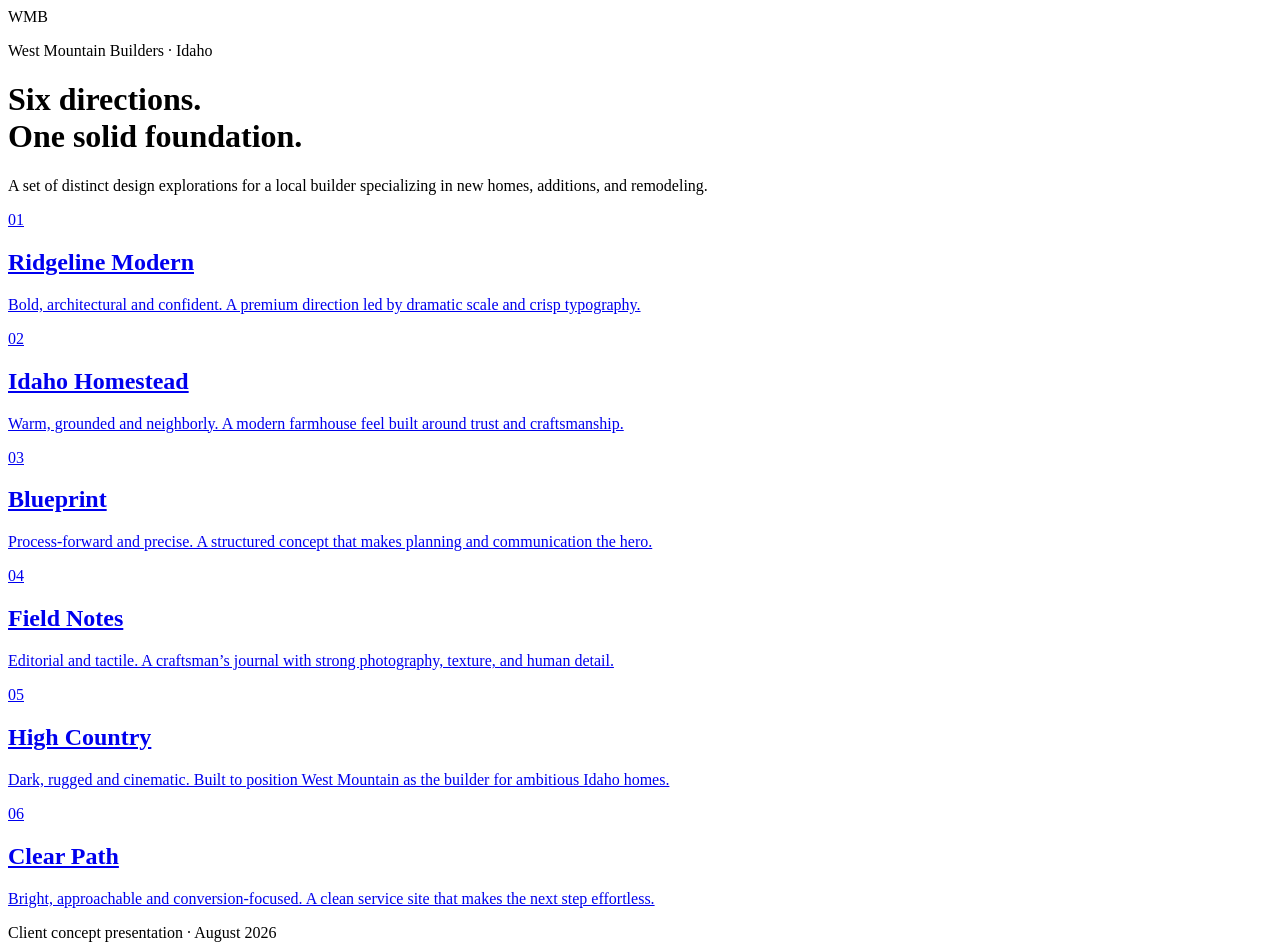
==== index.html @ 93008df9 "Add West Mountain Builders website concepts" ====
<!doctype html><html><head><meta charset="utf-8"><meta name="viewport" content="width=device-width,initial-scale=1"><title>West Mountain Builders — Website Concepts</title><link rel="stylesheet" href="styles.css"></head><body class="selector">
<header class="select-head"><div class="mark">WMB</div><div><p>West Mountain Builders · Idaho</p><h1>Six directions.<br>One solid foundation.</h1><p class="intro">A set of distinct design explorations for a local builder specializing in new homes, additions, and remodeling.</p></div></header>
<main class="concept-grid">
<a class="concept-card c1" href="concepts/01-ridgeline.html"><span>01</span><div><h2>Ridgeline Modern</h2><p>Bold, architectural and confident. A premium direction led by dramatic scale and crisp typography.</p></div></a>
<a class="concept-card c2" href="concepts/02-homestead.html"><span>02</span><div><h2>Idaho Homestead</h2><p>Warm, grounded and neighborly. A modern farmhouse feel built around trust and craftsmanship.</p></div></a>
<a class="concept-card c3" href="concepts/03-blueprint.html"><span>03</span><div><h2>Blueprint</h2><p>Process-forward and precise. A structured concept that makes planning and communication the hero.</p></div></a>
<a class="concept-card c4" href="concepts/04-field-notes.html"><span>04</span><div><h2>Field Notes</h2><p>Editorial and tactile. A craftsman’s journal with strong photography, texture, and human detail.</p></div></a>
<a class="concept-card c5" href="concepts/05-high-country.html"><span>05</span><div><h2>High Country</h2><p>Dark, rugged and cinematic. Built to position West Mountain as the builder for ambitious Idaho homes.</p></div></a>
<a class="concept-card c6" href="concepts/06-clear-path.html"><span>06</span><div><h2>Clear Path</h2><p>Bright, approachable and conversion-focused. A clean service site that makes the next step effortless.</p></div></a>
</main><footer>Client concept presentation · August 2026</footer></body></html>
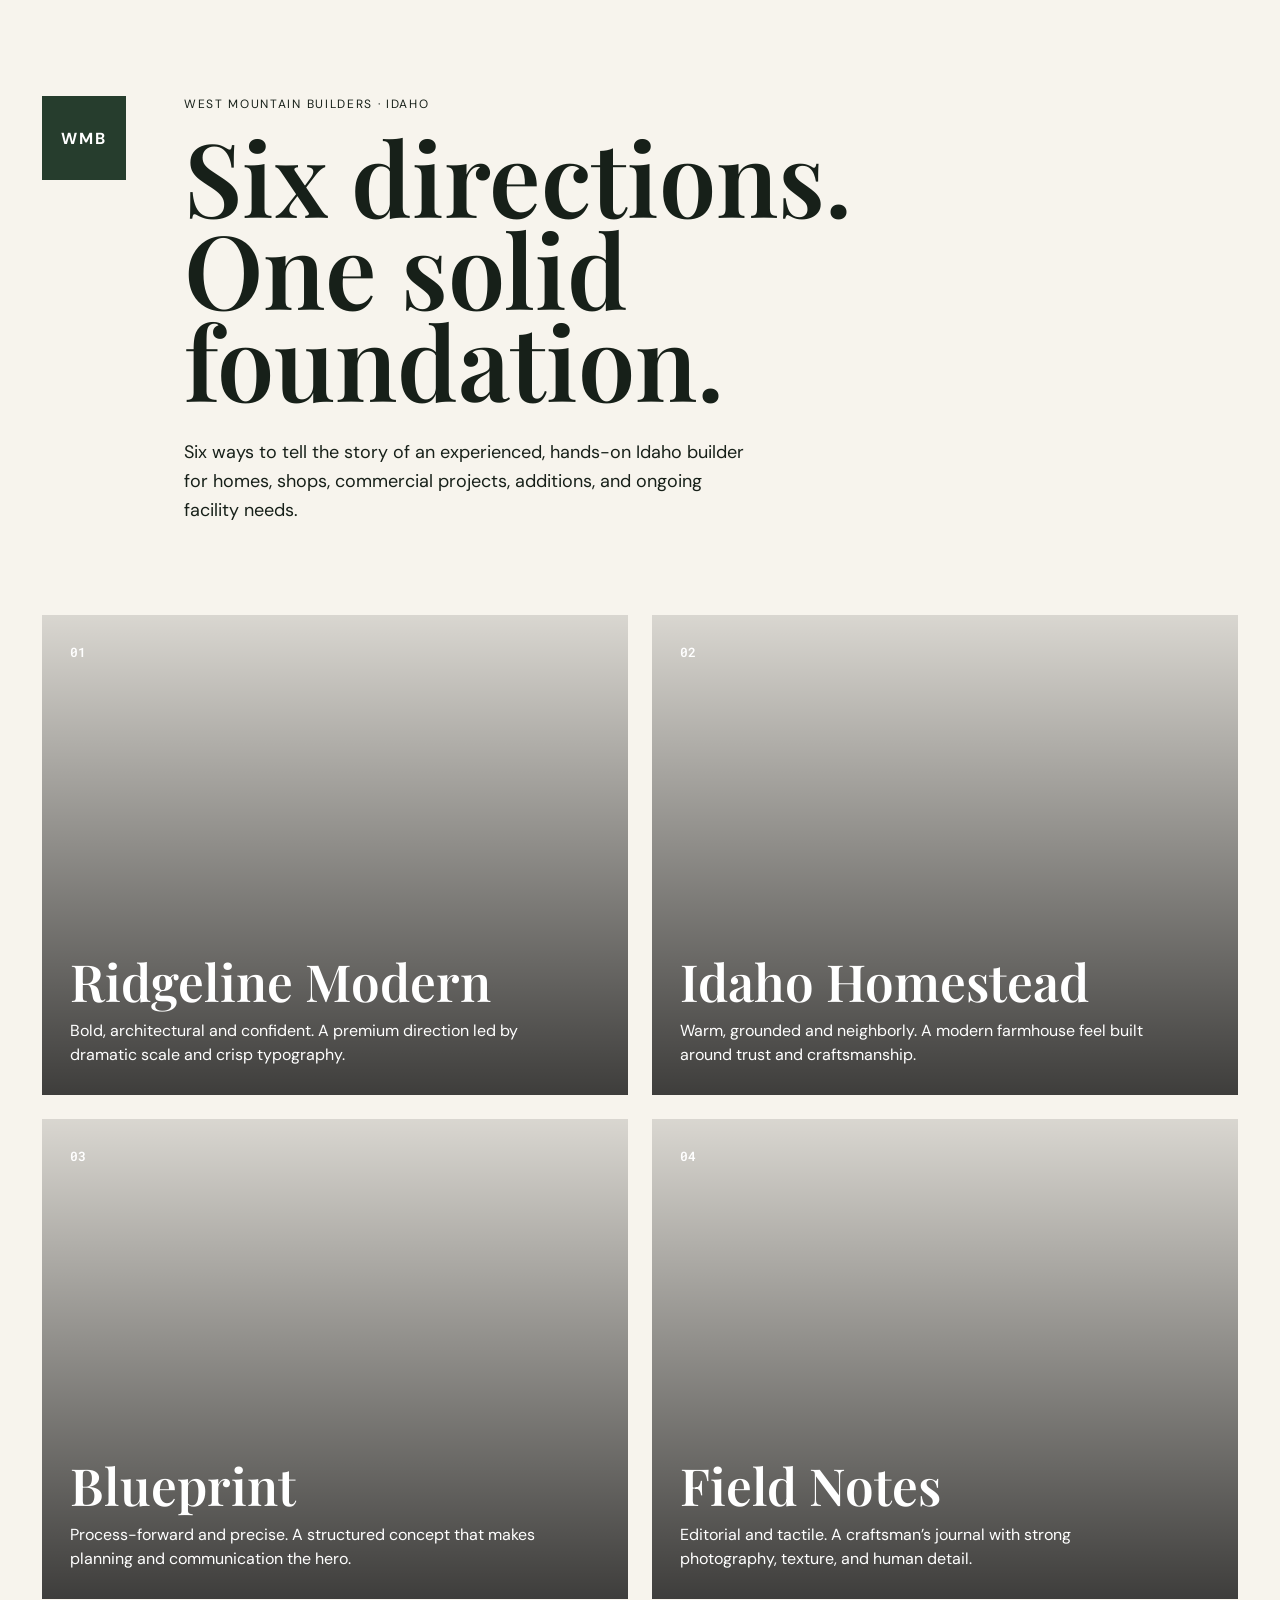
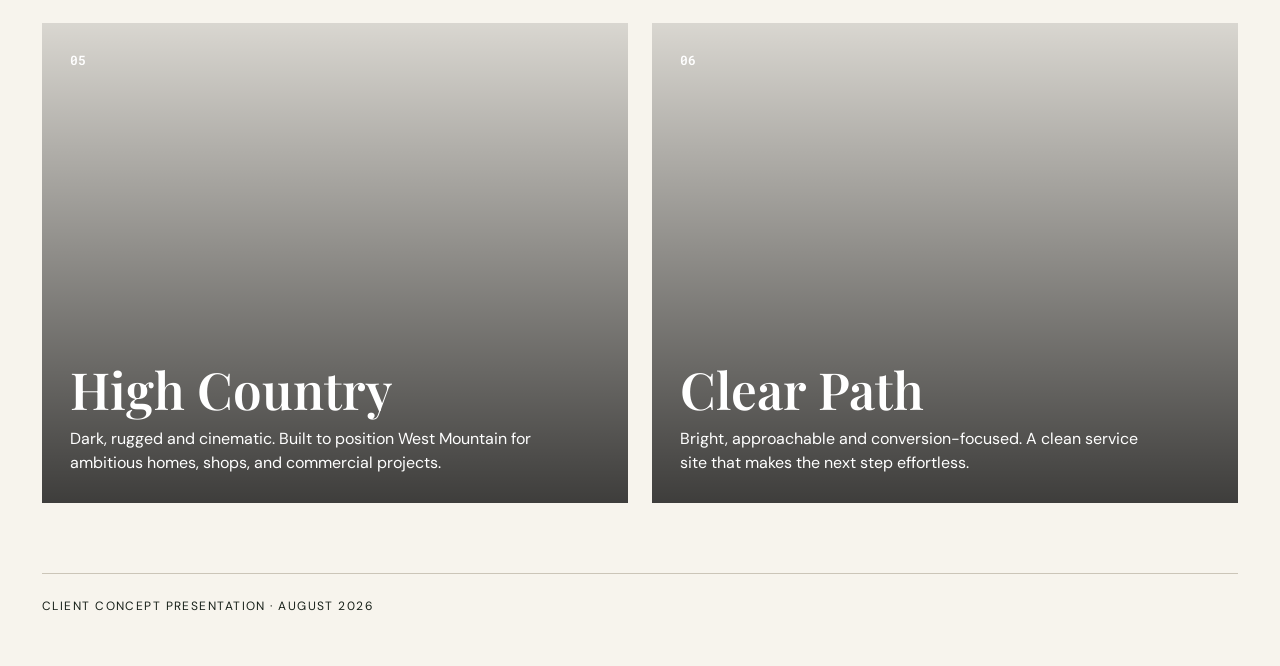
==== commit 7f7aaee9: "Incorporate Jeremy's history and broader construction services" ====
--- a/index.html
+++ b/index.html
@@ -1,10 +1,10 @@
 <!doctype html><html><head><meta charset="utf-8"><meta name="viewport" content="width=device-width,initial-scale=1"><title>West Mountain Builders — Website Concepts</title><link rel="stylesheet" href="styles.css"></head><body class="selector">
-<header class="select-head"><div class="mark">WMB</div><div><p>West Mountain Builders · Idaho</p><h1>Six directions.<br>One solid foundation.</h1><p class="intro">A set of distinct design explorations for a local builder specializing in new homes, additions, and remodeling.</p></div></header>
+<header class="select-head"><div class="mark">WMB</div><div><p>West Mountain Builders · Idaho</p><h1>Six directions.<br>One solid foundation.</h1><p class="intro">Six ways to tell the story of an experienced, hands-on Idaho builder for homes, shops, commercial projects, additions, and ongoing facility needs.</p></div></header>
 <main class="concept-grid">
 <a class="concept-card c1" href="concepts/01-ridgeline.html"><span>01</span><div><h2>Ridgeline Modern</h2><p>Bold, architectural and confident. A premium direction led by dramatic scale and crisp typography.</p></div></a>
 <a class="concept-card c2" href="concepts/02-homestead.html"><span>02</span><div><h2>Idaho Homestead</h2><p>Warm, grounded and neighborly. A modern farmhouse feel built around trust and craftsmanship.</p></div></a>
 <a class="concept-card c3" href="concepts/03-blueprint.html"><span>03</span><div><h2>Blueprint</h2><p>Process-forward and precise. A structured concept that makes planning and communication the hero.</p></div></a>
 <a class="concept-card c4" href="concepts/04-field-notes.html"><span>04</span><div><h2>Field Notes</h2><p>Editorial and tactile. A craftsman’s journal with strong photography, texture, and human detail.</p></div></a>
-<a class="concept-card c5" href="concepts/05-high-country.html"><span>05</span><div><h2>High Country</h2><p>Dark, rugged and cinematic. Built to position West Mountain as the builder for ambitious Idaho homes.</p></div></a>
+<a class="concept-card c5" href="concepts/05-high-country.html"><span>05</span><div><h2>High Country</h2><p>Dark, rugged and cinematic. Built to position West Mountain for ambitious homes, shops, and commercial projects.</p></div></a>
 <a class="concept-card c6" href="concepts/06-clear-path.html"><span>06</span><div><h2>Clear Path</h2><p>Bright, approachable and conversion-focused. A clean service site that makes the next step effortless.</p></div></a>
 </main><footer>Client concept presentation · August 2026</footer></body></html>
--- a/styles.css
+++ b/styles.css
@@ -0,0 +1,3 @@
+@import url('https://fonts.googleapis.com/css2?family=DM+Sans:wght@400;500;600;700&family=Manrope:wght@400;600;800&family=Playfair+Display:wght@500;600&family=Roboto+Mono:wght@400;600&display=swap');
+:root{--ink:#172019;--cream:#f4f0e7;--orange:#d66a35;--green:#263d2d;--blue:#263f55}*{box-sizing:border-box}html{scroll-behavior:smooth}body{margin:0;font-family:DM Sans,Arial,sans-serif;color:var(--ink);background:#f7f4ed}a{color:inherit;text-decoration:none}img{width:100%;display:block;object-fit:cover}.selector{padding:42px}.select-head{max-width:1280px;margin:auto;display:grid;grid-template-columns:100px 1fr;gap:42px;padding:6vh 0 8vh}.mark{width:84px;height:84px;background:var(--green);color:white;display:grid;place-items:center;font-weight:700;letter-spacing:.12em}.select-head p{margin:0 0 18px;text-transform:uppercase;letter-spacing:.14em;font-size:12px}.select-head h1{font:600 clamp(48px,8vw,112px)/.9 Playfair Display,serif;margin:0;max-width:900px}.select-head .intro{font:400 18px/1.6 DM Sans;max-width:560px;text-transform:none;letter-spacing:0;margin-top:32px}.concept-grid{max-width:1280px;margin:auto;display:grid;grid-template-columns:repeat(2,1fr);gap:24px}.concept-card{min-height:480px;padding:28px;color:white;display:flex;flex-direction:column;justify-content:space-between;position:relative;overflow:hidden;background-size:cover;background-position:center}.concept-card:before{content:"";position:absolute;inset:0;background:linear-gradient(180deg,rgba(0,0,0,.12),rgba(0,0,0,.75))}.concept-card>*{position:relative}.concept-card span{font:600 13px Roboto Mono}.concept-card h2{font:600 clamp(32px,4vw,54px)/1 Playfair Display;margin:0 0 12px}.concept-card p{max-width:480px;line-height:1.5;margin:0}.c1{background-image:url('https://images.unsplash.com/photo-1600047509807-ba8f99d2cdde?auto=format&fit=crop&w=1600&q=85')}.c2{background-image:url('https://images.unsplash.com/photo-1600566753190-17f0baa2a6c3?auto=format&fit=crop&w=1600&q=85')}.c3{background-image:url('https://images.unsplash.com/photo-1503387762-592deb58ef4e?auto=format&fit=crop&w=1600&q=85')}.c4{background-image:url('https://images.unsplash.com/photo-1449158743715-0a90ebb6d2d8?auto=format&fit=crop&w=1600&q=85')}.c5{background-image:url('https://images.unsplash.com/photo-1510798831971-661eb04b3739?auto=format&fit=crop&w=1600&q=85')}.c6{background-image:url('https://images.unsplash.com/photo-1484154218962-a197022b5858?auto=format&fit=crop&w=1600&q=85')}footer{max-width:1280px;margin:70px auto 10px;border-top:1px solid #cbc5b8;padding-top:24px;font-size:12px;letter-spacing:.12em;text-transform:uppercase}
+@media(max-width:760px){.selector{padding:20px}.select-head{grid-template-columns:1fr;gap:28px;padding:20px 0 50px}.mark{width:64px;height:64px}.concept-grid{grid-template-columns:1fr}.concept-card{min-height:430px}}
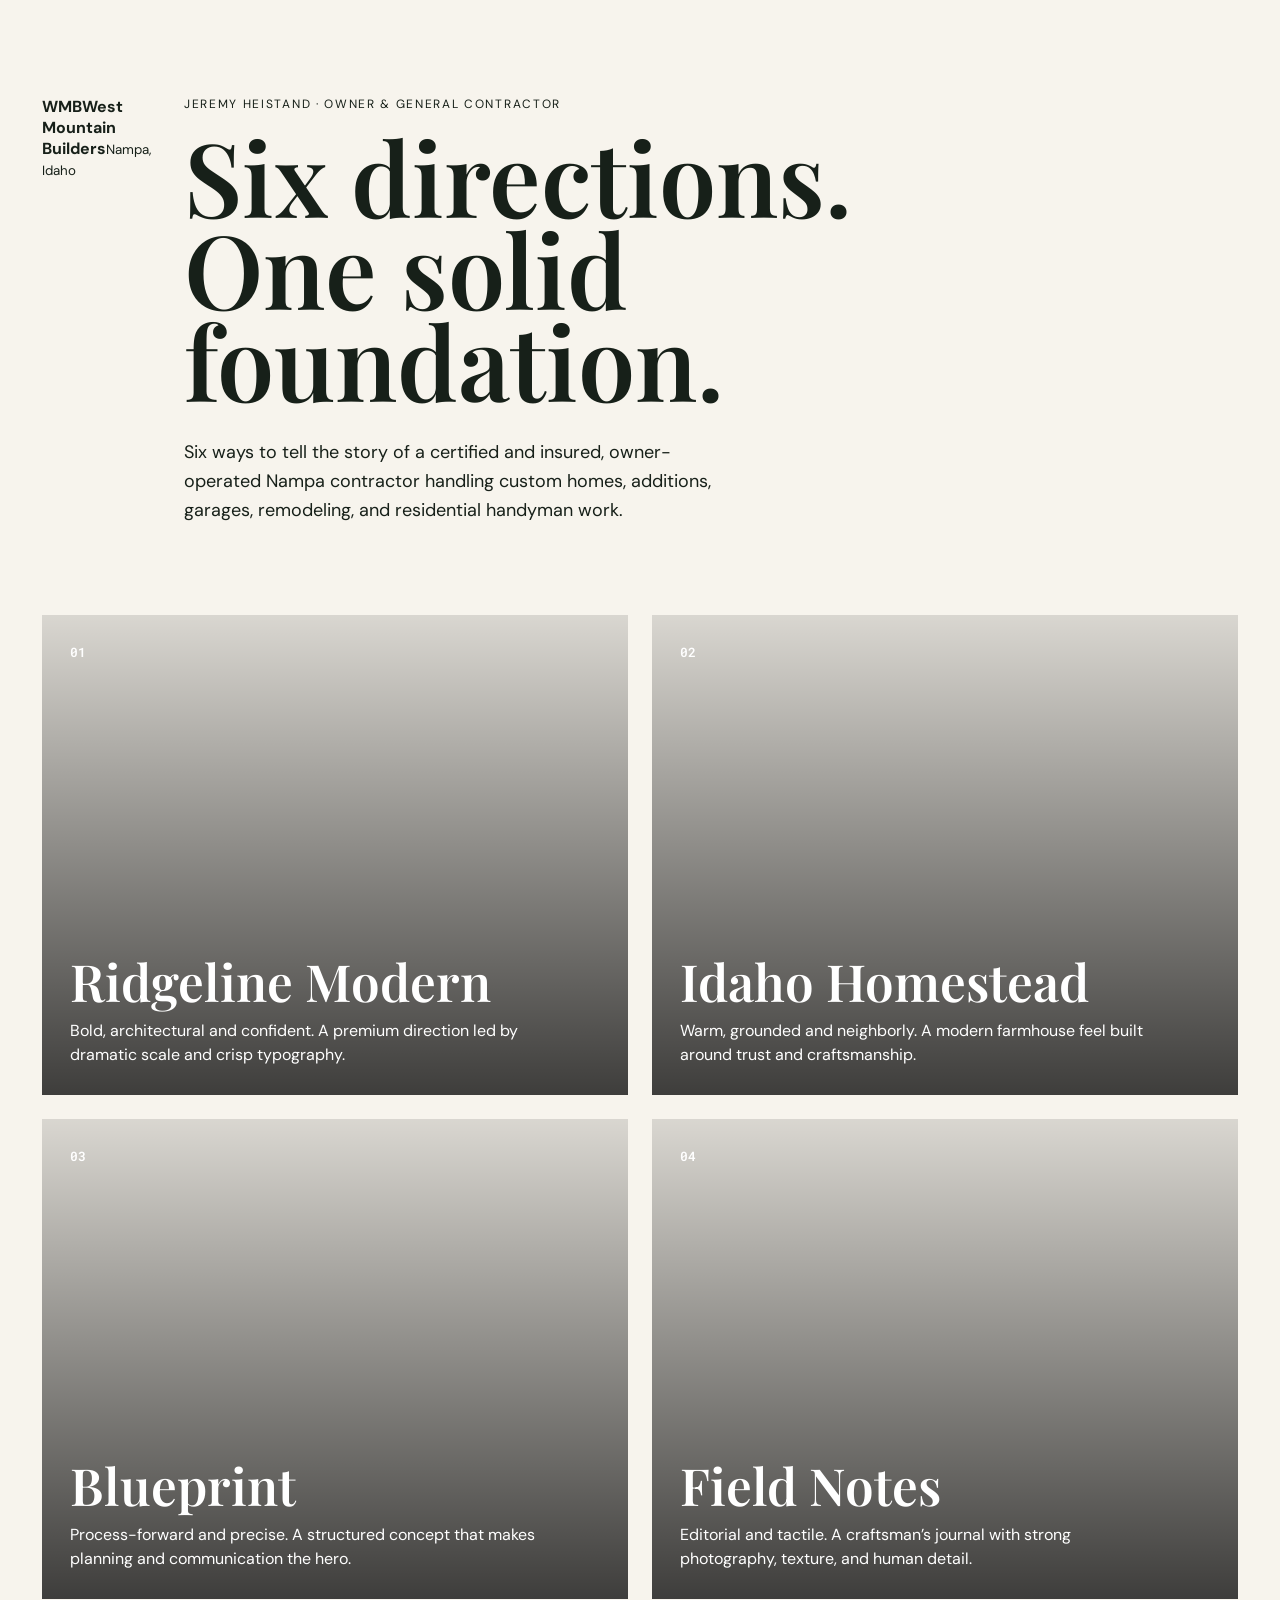
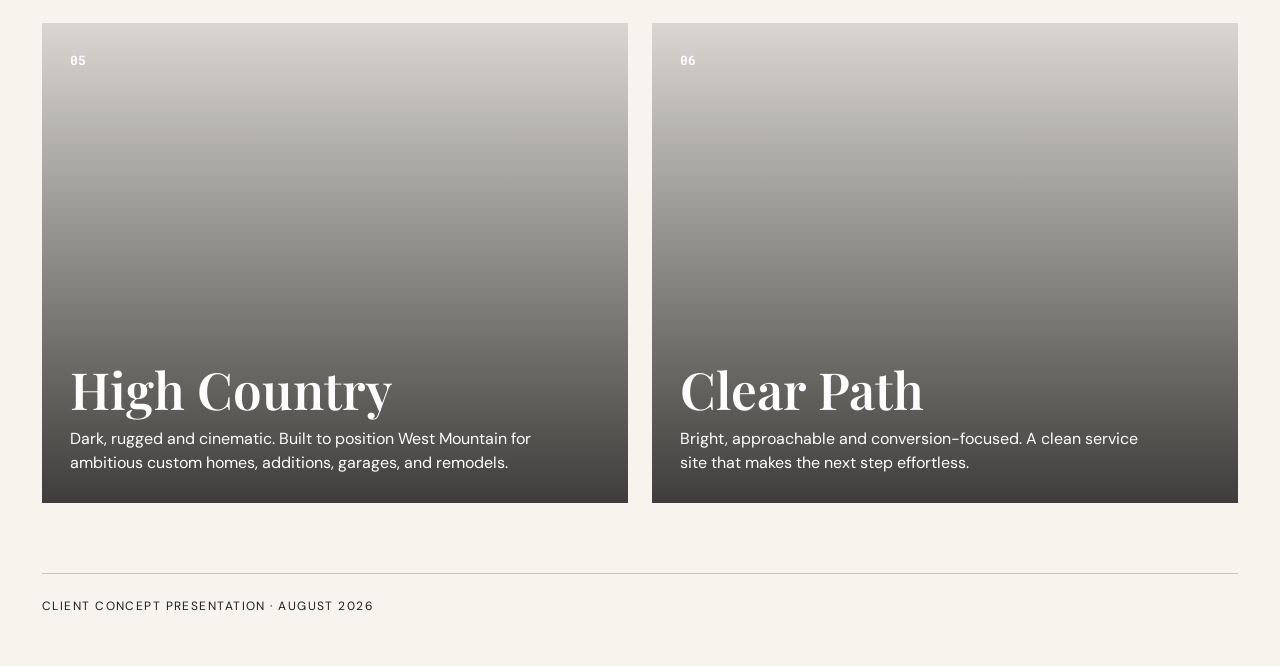
==== commit 5e5170a2: "Add West Mountain Builders identity and business-specific details" ====
--- a/index.html
+++ b/index.html
@@ -1,10 +1,10 @@
 <!doctype html><html><head><meta charset="utf-8"><meta name="viewport" content="width=device-width,initial-scale=1"><title>West Mountain Builders — Website Concepts</title><link rel="stylesheet" href="styles.css"></head><body class="selector">
-<header class="select-head"><div class="mark">WMB</div><div><p>West Mountain Builders · Idaho</p><h1>Six directions.<br>One solid foundation.</h1><p class="intro">Six ways to tell the story of an experienced, hands-on Idaho builder for homes, shops, commercial projects, additions, and ongoing facility needs.</p></div></header>
+<header class="select-head"><div class="brand-lockup brand-lockup--large"><span class="brand-mark"><i></i><b>WMB</b></span><span class="brand-words"><strong>West Mountain<br>Builders</strong><small>Nampa, Idaho</small></span></div><div><p>Jeremy Heistand · Owner &amp; General Contractor</p><h1>Six directions.<br>One solid foundation.</h1><p class="intro">Six ways to tell the story of a certified and insured, owner-operated Nampa contractor handling custom homes, additions, garages, remodeling, and residential handyman work.</p></div></header>
 <main class="concept-grid">
 <a class="concept-card c1" href="concepts/01-ridgeline.html"><span>01</span><div><h2>Ridgeline Modern</h2><p>Bold, architectural and confident. A premium direction led by dramatic scale and crisp typography.</p></div></a>
 <a class="concept-card c2" href="concepts/02-homestead.html"><span>02</span><div><h2>Idaho Homestead</h2><p>Warm, grounded and neighborly. A modern farmhouse feel built around trust and craftsmanship.</p></div></a>
 <a class="concept-card c3" href="concepts/03-blueprint.html"><span>03</span><div><h2>Blueprint</h2><p>Process-forward and precise. A structured concept that makes planning and communication the hero.</p></div></a>
 <a class="concept-card c4" href="concepts/04-field-notes.html"><span>04</span><div><h2>Field Notes</h2><p>Editorial and tactile. A craftsman’s journal with strong photography, texture, and human detail.</p></div></a>
-<a class="concept-card c5" href="concepts/05-high-country.html"><span>05</span><div><h2>High Country</h2><p>Dark, rugged and cinematic. Built to position West Mountain for ambitious homes, shops, and commercial projects.</p></div></a>
+<a class="concept-card c5" href="concepts/05-high-country.html"><span>05</span><div><h2>High Country</h2><p>Dark, rugged and cinematic. Built to position West Mountain for ambitious custom homes, additions, garages, and remodels.</p></div></a>
 <a class="concept-card c6" href="concepts/06-clear-path.html"><span>06</span><div><h2>Clear Path</h2><p>Bright, approachable and conversion-focused. A clean service site that makes the next step effortless.</p></div></a>
 </main><footer>Client concept presentation · August 2026</footer></body></html>
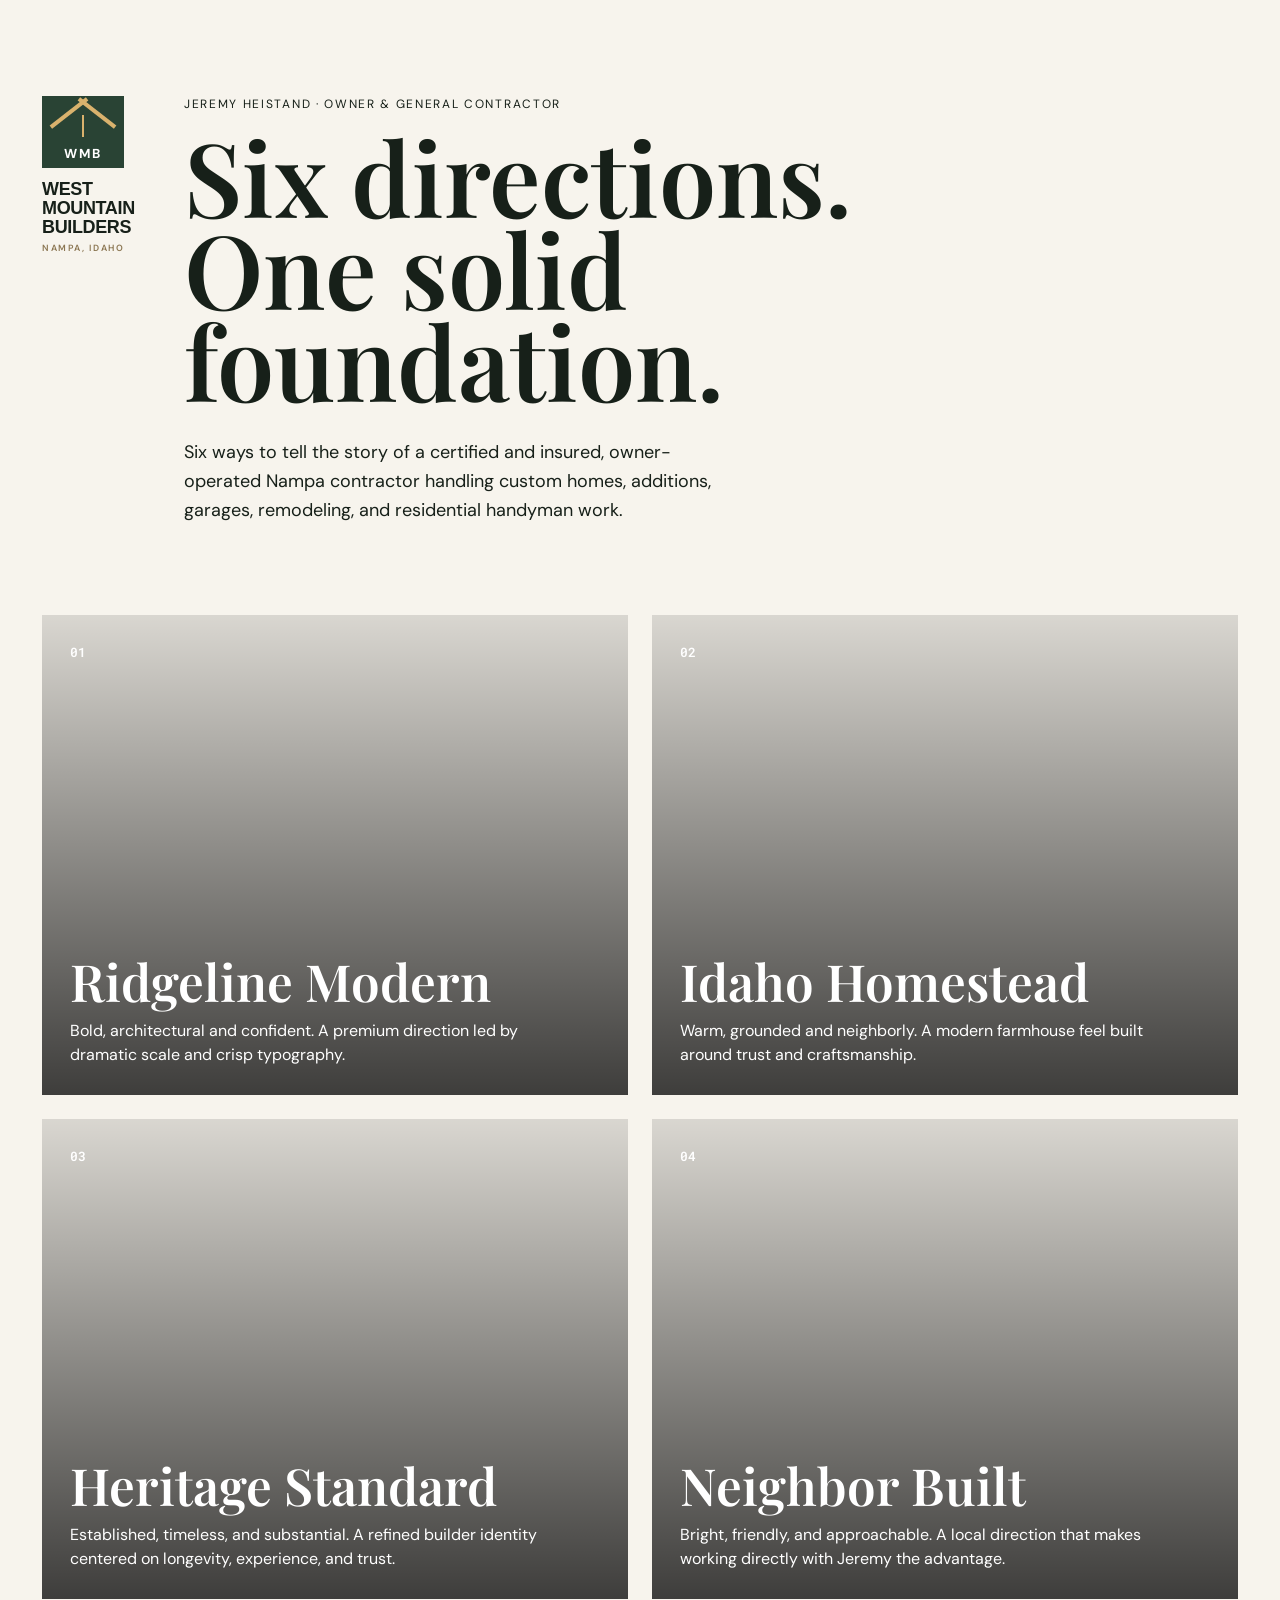
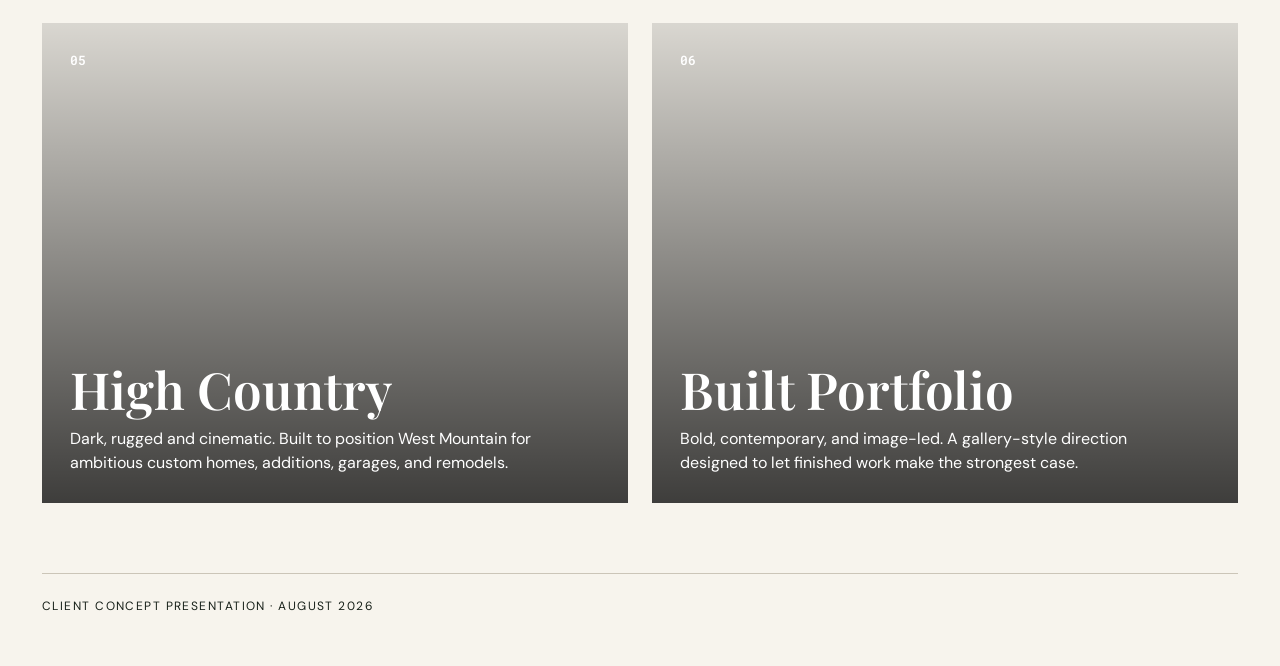
==== commit ed14f61c: "Replace three West Mountain Builders design concepts" ====
--- a/index.html
+++ b/index.html
@@ -3,8 +3,8 @@
 <main class="concept-grid">
 <a class="concept-card c1" href="concepts/01-ridgeline.html"><span>01</span><div><h2>Ridgeline Modern</h2><p>Bold, architectural and confident. A premium direction led by dramatic scale and crisp typography.</p></div></a>
 <a class="concept-card c2" href="concepts/02-homestead.html"><span>02</span><div><h2>Idaho Homestead</h2><p>Warm, grounded and neighborly. A modern farmhouse feel built around trust and craftsmanship.</p></div></a>
-<a class="concept-card c3" href="concepts/03-blueprint.html"><span>03</span><div><h2>Blueprint</h2><p>Process-forward and precise. A structured concept that makes planning and communication the hero.</p></div></a>
-<a class="concept-card c4" href="concepts/04-field-notes.html"><span>04</span><div><h2>Field Notes</h2><p>Editorial and tactile. A craftsman’s journal with strong photography, texture, and human detail.</p></div></a>
+<a class="concept-card c3" href="concepts/03-blueprint.html"><span>03</span><div><h2>Heritage Standard</h2><p>Established, timeless, and substantial. A refined builder identity centered on longevity, experience, and trust.</p></div></a>
+<a class="concept-card c4" href="concepts/04-field-notes.html"><span>04</span><div><h2>Neighbor Built</h2><p>Bright, friendly, and approachable. A local direction that makes working directly with Jeremy the advantage.</p></div></a>
 <a class="concept-card c5" href="concepts/05-high-country.html"><span>05</span><div><h2>High Country</h2><p>Dark, rugged and cinematic. Built to position West Mountain for ambitious custom homes, additions, garages, and remodels.</p></div></a>
-<a class="concept-card c6" href="concepts/06-clear-path.html"><span>06</span><div><h2>Clear Path</h2><p>Bright, approachable and conversion-focused. A clean service site that makes the next step effortless.</p></div></a>
+<a class="concept-card c6" href="concepts/06-clear-path.html"><span>06</span><div><h2>Built Portfolio</h2><p>Bold, contemporary, and image-led. A gallery-style direction designed to let finished work make the strongest case.</p></div></a>
 </main><footer>Client concept presentation · August 2026</footer></body></html>
--- a/styles.css
+++ b/styles.css
@@ -1,3 +1,4 @@
 @import url('https://fonts.googleapis.com/css2?family=DM+Sans:wght@400;500;600;700&family=Manrope:wght@400;600;800&family=Playfair+Display:wght@500;600&family=Roboto+Mono:wght@400;600&display=swap');
 :root{--ink:#172019;--cream:#f4f0e7;--orange:#d66a35;--green:#263d2d;--blue:#263f55}*{box-sizing:border-box}html{scroll-behavior:smooth}body{margin:0;font-family:DM Sans,Arial,sans-serif;color:var(--ink);background:#f7f4ed}a{color:inherit;text-decoration:none}img{width:100%;display:block;object-fit:cover}.selector{padding:42px}.select-head{max-width:1280px;margin:auto;display:grid;grid-template-columns:100px 1fr;gap:42px;padding:6vh 0 8vh}.mark{width:84px;height:84px;background:var(--green);color:white;display:grid;place-items:center;font-weight:700;letter-spacing:.12em}.select-head p{margin:0 0 18px;text-transform:uppercase;letter-spacing:.14em;font-size:12px}.select-head h1{font:600 clamp(48px,8vw,112px)/.9 Playfair Display,serif;margin:0;max-width:900px}.select-head .intro{font:400 18px/1.6 DM Sans;max-width:560px;text-transform:none;letter-spacing:0;margin-top:32px}.concept-grid{max-width:1280px;margin:auto;display:grid;grid-template-columns:repeat(2,1fr);gap:24px}.concept-card{min-height:480px;padding:28px;color:white;display:flex;flex-direction:column;justify-content:space-between;position:relative;overflow:hidden;background-size:cover;background-position:center}.concept-card:before{content:"";position:absolute;inset:0;background:linear-gradient(180deg,rgba(0,0,0,.12),rgba(0,0,0,.75))}.concept-card>*{position:relative}.concept-card span{font:600 13px Roboto Mono}.concept-card h2{font:600 clamp(32px,4vw,54px)/1 Playfair Display;margin:0 0 12px}.concept-card p{max-width:480px;line-height:1.5;margin:0}.c1{background-image:url('https://images.unsplash.com/photo-1600047509807-ba8f99d2cdde?auto=format&fit=crop&w=1600&q=85')}.c2{background-image:url('https://images.unsplash.com/photo-1600566753190-17f0baa2a6c3?auto=format&fit=crop&w=1600&q=85')}.c3{background-image:url('https://images.unsplash.com/photo-1503387762-592deb58ef4e?auto=format&fit=crop&w=1600&q=85')}.c4{background-image:url('https://images.unsplash.com/photo-1449158743715-0a90ebb6d2d8?auto=format&fit=crop&w=1600&q=85')}.c5{background-image:url('https://images.unsplash.com/photo-1510798831971-661eb04b3739?auto=format&fit=crop&w=1600&q=85')}.c6{background-image:url('https://images.unsplash.com/photo-1484154218962-a197022b5858?auto=format&fit=crop&w=1600&q=85')}footer{max-width:1280px;margin:70px auto 10px;border-top:1px solid #cbc5b8;padding-top:24px;font-size:12px;letter-spacing:.12em;text-transform:uppercase}
 @media(max-width:760px){.selector{padding:20px}.select-head{grid-template-columns:1fr;gap:28px;padding:20px 0 50px}.mark{width:64px;height:64px}.concept-grid{grid-template-columns:1fr}.concept-card{min-height:430px}}
+.brand-lockup{display:flex;align-items:center;gap:12px}.brand-mark{position:relative;display:grid;place-items:end center;width:52px;height:46px;padding-bottom:6px;background:#294334;color:#fff;overflow:hidden}.brand-mark:before,.brand-mark:after{content:"";position:absolute;top:9px;width:31px;height:3px;background:#d9b26d}.brand-mark:before{left:4px;transform:rotate(-38deg)}.brand-mark:after{right:4px;transform:rotate(38deg)}.brand-mark i{position:absolute;top:12px;width:2px;height:14px;background:#d9b26d}.brand-mark b{font:700 10px DM Sans;letter-spacing:.14em}.brand-words{display:flex;flex-direction:column}.brand-words strong{font:700 14px/1.05 Manrope,sans-serif;letter-spacing:-.02em;text-transform:uppercase}.brand-words small{margin-top:5px;font:600 8px DM Sans;letter-spacing:.18em;text-transform:uppercase;color:#8b7652}.brand-lockup--large{align-items:flex-start;flex-direction:column}.brand-lockup--large .brand-mark{width:82px;height:72px}.brand-lockup--large .brand-mark:before,.brand-lockup--large .brand-mark:after{top:15px;width:46px;height:4px}.brand-lockup--large .brand-mark i{top:19px;height:22px}.brand-lockup--large .brand-mark b{font-size:13px}.brand-lockup--large .brand-words strong{font-size:18px}.brand-lockup--large .brand-words small{font-size:9px}
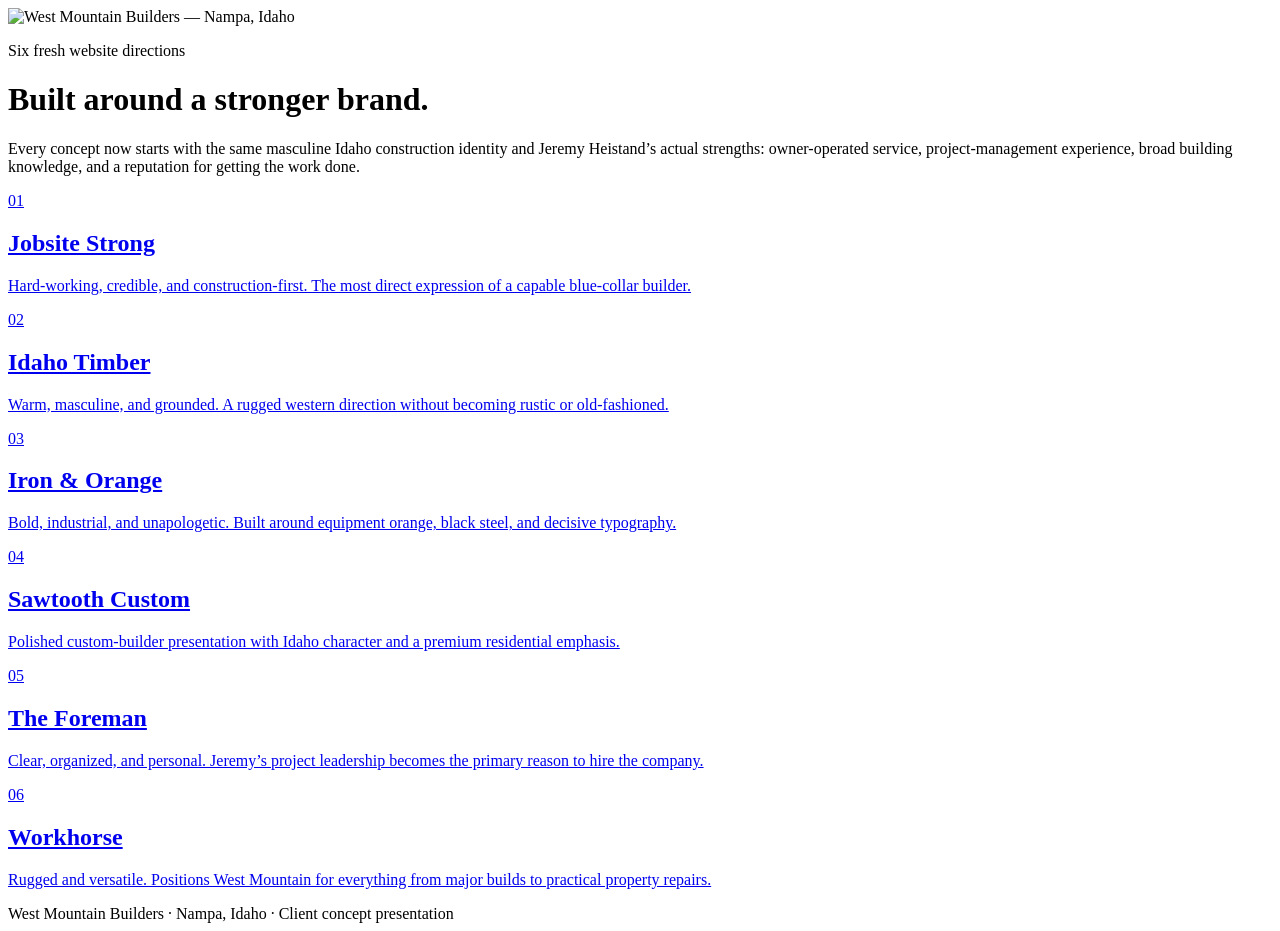
==== commit a2c46b5b: "Rebuild West Mountain Builders concepts around new Idaho brand" ====
--- a/index.html
+++ b/index.html
@@ -1,10 +1 @@
-<!doctype html><html><head><meta charset="utf-8"><meta name="viewport" content="width=device-width,initial-scale=1"><title>West Mountain Builders — Website Concepts</title><link rel="stylesheet" href="styles.css"></head><body class="selector">
-<header class="select-head"><div class="brand-lockup brand-lockup--large"><span class="brand-mark"><i></i><b>WMB</b></span><span class="brand-words"><strong>West Mountain<br>Builders</strong><small>Nampa, Idaho</small></span></div><div><p>Jeremy Heistand · Owner &amp; General Contractor</p><h1>Six directions.<br>One solid foundation.</h1><p class="intro">Six ways to tell the story of a certified and insured, owner-operated Nampa contractor handling custom homes, additions, garages, remodeling, and residential handyman work.</p></div></header>
-<main class="concept-grid">
-<a class="concept-card c1" href="concepts/01-ridgeline.html"><span>01</span><div><h2>Ridgeline Modern</h2><p>Bold, architectural and confident. A premium direction led by dramatic scale and crisp typography.</p></div></a>
-<a class="concept-card c2" href="concepts/02-homestead.html"><span>02</span><div><h2>Idaho Homestead</h2><p>Warm, grounded and neighborly. A modern farmhouse feel built around trust and craftsmanship.</p></div></a>
-<a class="concept-card c3" href="concepts/03-blueprint.html"><span>03</span><div><h2>Heritage Standard</h2><p>Established, timeless, and substantial. A refined builder identity centered on longevity, experience, and trust.</p></div></a>
-<a class="concept-card c4" href="concepts/04-field-notes.html"><span>04</span><div><h2>Neighbor Built</h2><p>Bright, friendly, and approachable. A local direction that makes working directly with Jeremy the advantage.</p></div></a>
-<a class="concept-card c5" href="concepts/05-high-country.html"><span>05</span><div><h2>High Country</h2><p>Dark, rugged and cinematic. Built to position West Mountain for ambitious custom homes, additions, garages, and remodels.</p></div></a>
-<a class="concept-card c6" href="concepts/06-clear-path.html"><span>06</span><div><h2>Built Portfolio</h2><p>Bold, contemporary, and image-led. A gallery-style direction designed to let finished work make the strongest case.</p></div></a>
-</main><footer>Client concept presentation · August 2026</footer></body></html>
+<!doctype html><html><head><meta charset="utf-8"><meta name="viewport" content="width=device-width,initial-scale=1"><title>West Mountain Builders — Fresh Website Concepts</title><link rel="stylesheet" href="fresh-selector.css"></head><body><header class="intro"><img src="assets/wmb-logo.svg" alt="West Mountain Builders — Nampa, Idaho"><div><p class="eyebrow">Six fresh website directions</p><h1>Built around a stronger brand.</h1><p>Every concept now starts with the same masculine Idaho construction identity and Jeremy Heistand’s actual strengths: owner-operated service, project-management experience, broad building knowledge, and a reputation for getting the work done.</p></div></header><main class="grid"><a class="card c1" href="concepts/01-ridgeline.html"><span>01</span><h2>Jobsite Strong</h2><p>Hard-working, credible, and construction-first. The most direct expression of a capable blue-collar builder.</p></a><a class="card c2" href="concepts/02-homestead.html"><span>02</span><h2>Idaho Timber</h2><p>Warm, masculine, and grounded. A rugged western direction without becoming rustic or old-fashioned.</p></a><a class="card c3" href="concepts/03-blueprint.html"><span>03</span><h2>Iron & Orange</h2><p>Bold, industrial, and unapologetic. Built around equipment orange, black steel, and decisive typography.</p></a><a class="card c4" href="concepts/04-field-notes.html"><span>04</span><h2>Sawtooth Custom</h2><p>Polished custom-builder presentation with Idaho character and a premium residential emphasis.</p></a><a class="card c5" href="concepts/05-high-country.html"><span>05</span><h2>The Foreman</h2><p>Clear, organized, and personal. Jeremy’s project leadership becomes the primary reason to hire the company.</p></a><a class="card c6" href="concepts/06-clear-path.html"><span>06</span><h2>Workhorse</h2><p>Rugged and versatile. Positions West Mountain for everything from major builds to practical property repairs.</p></a></main><footer>West Mountain Builders · Nampa, Idaho · Client concept presentation</footer></body></html>
